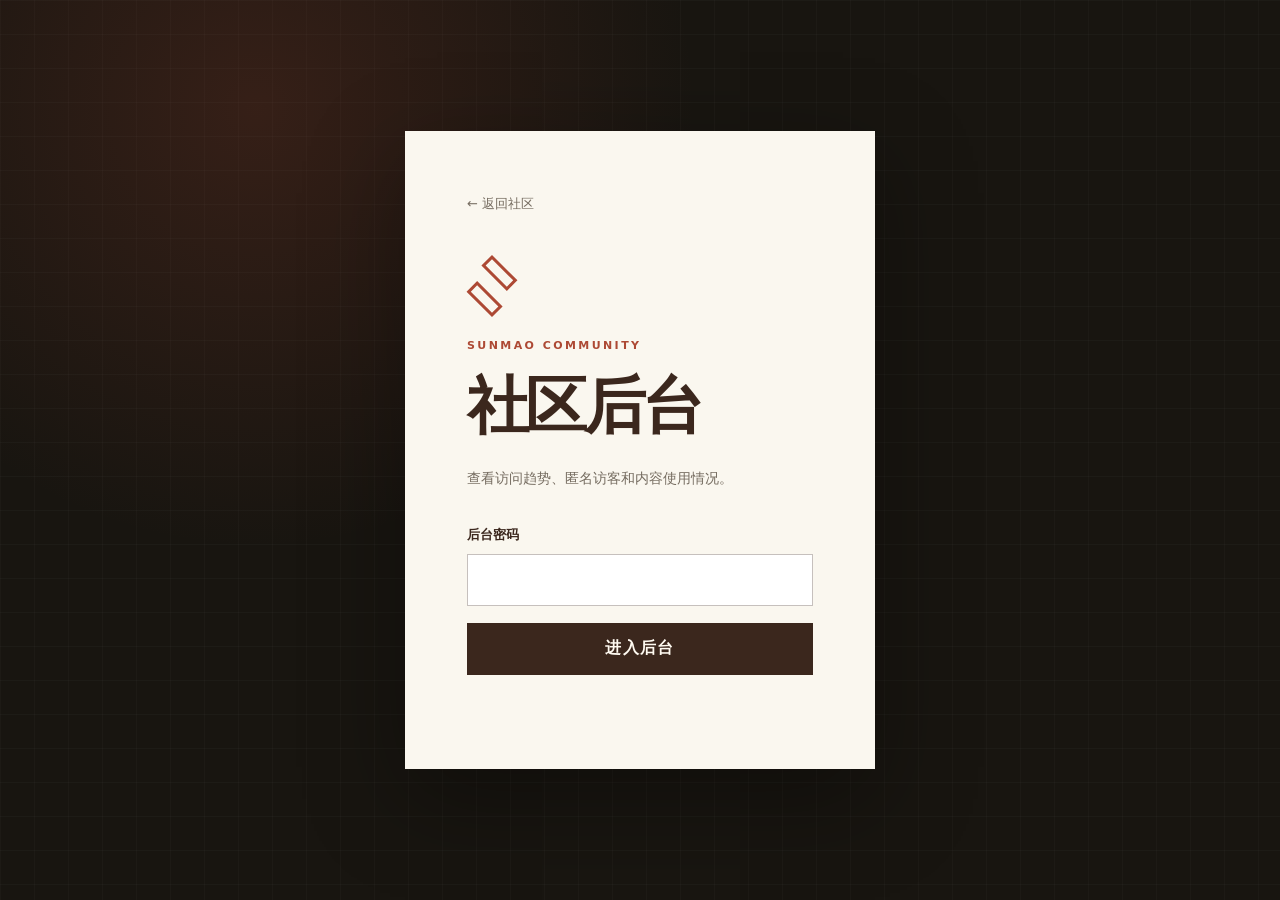
==== web/admin/index.html @ 7dd09ff6 "feat: add private analytics admin dashboard" ====
<!doctype html>
<html lang="zh-CN">
<head>
  <meta charset="utf-8">
  <meta name="viewport" content="width=device-width, initial-scale=1, viewport-fit=cover">
  <meta name="theme-color" content="#171510">
  <meta name="robots" content="noindex,nofollow">
  <title>社区后台 · 榫卯 AI 社区</title>
  <link rel="stylesheet" href="./admin.css">
</head>
<body>
  <main id="loginView" class="access-shell" hidden>
    <section class="access-card" aria-labelledby="loginTitle">
      <a class="quiet-link" href="/">← 返回社区</a>
      <div class="admin-mark" aria-hidden="true"><i></i><i></i></div>
      <p class="eyebrow">SUNMAO COMMUNITY</p>
      <h1 id="loginTitle">社区后台</h1>
      <p class="access-intro">查看访问趋势、匿名访客和内容使用情况。</p>
      <form id="loginForm" class="login-form">
        <label for="password">后台密码</label>
        <input id="password" name="password" type="password" minlength="12" maxlength="256" autocomplete="current-password" required autofocus>
        <button id="loginButton" type="submit">进入后台</button>
        <p id="loginStatus" class="form-status" aria-live="polite"></p>
      </form>
    </section>
  </main>

  <main id="setupView" class="access-shell" hidden>
    <section class="access-card" aria-labelledby="setupTitle">
      <a class="quiet-link" href="/">← 返回社区</a>
      <p class="eyebrow">SECURITY SETUP</p>
      <h1 id="setupTitle">后台尚未启用</h1>
      <p class="access-intro">需要先在社区服务器配置管理员密码摘要，然后重新启动社区服务。</p>
    </section>
  </main>

  <div id="dashboardView" class="admin-app" hidden>
    <aside class="sidebar">
      <a class="admin-brand" href="/admin/">
        <span class="admin-mark small" aria-hidden="true"><i></i><i></i></span>
        <span>榫卯 AI 社区<small>管理后台</small></span>
      </a>
      <nav aria-label="后台导航">
        <a class="is-active" href="#overview"><span>01</span>数据总览</a>
        <a href="#visitors"><span>02</span>最近访客</a>
        <a href="#roadmap"><span>03</span>后台规划</a>
      </nav>
      <div class="sidebar-note">
        <strong>隐私说明</strong>
        <p>访客以随机编号显示，不保存 IP 地址。真实姓名要等会员账号功能上线后才能识别。</p>
      </div>
    </aside>

    <main class="dashboard-main">
      <header class="dashboard-header">
        <div>
          <p class="eyebrow">OWNER CONSOLE</p>
          <h1>社区经营概览</h1>
          <p id="updatedAt" class="updated-at">正在读取最新数据…</p>
        </div>
        <div class="header-actions">
          <label for="periodSelect">统计周期</label>
          <select id="periodSelect">
            <option value="7">近 7 天</option>
            <option value="14" selected>近 14 天</option>
            <option value="30">近 30 天</option>
            <option value="90">近 90 天</option>
          </select>
          <button id="refreshButton" class="secondary-button" type="button">刷新</button>
          <button id="logoutButton" class="text-button" type="button">退出</button>
        </div>
      </header>

      <section id="overview" aria-labelledby="overviewTitle">
        <div class="section-title">
          <div><span>01</span><h2 id="overviewTitle">今天与累计</h2></div>
          <p>“在线”表示最近 5 分钟内有浏览行为的匿名访客。</p>
        </div>
        <div id="summaryGrid" class="summary-grid" aria-live="polite">
          <article><span>今日访客</span><strong id="todayVisitors">—</strong><small>独立匿名访客</small></article>
          <article><span>今日访问</span><strong id="todayVisits">—</strong><small>30 分钟会话</small></article>
          <article><span>今日浏览</span><strong id="todayPageviews">—</strong><small>页面浏览次数</small></article>
          <article class="accent"><span>当前在线</span><strong id="onlineNow">—</strong><small>最近 5 分钟</small></article>
          <article><span>累计访客</span><strong id="totalVisitors">—</strong><small>功能启用以来</small></article>
          <article><span>累计访问</span><strong id="totalVisits">—</strong><small>功能启用以来</small></article>
          <article><span>累计浏览</span><strong id="totalPageviews">—</strong><small>功能启用以来</small></article>
        </div>
      </section>

      <section class="analytics-grid" aria-label="访问分析">
        <article class="panel trend-panel">
          <div class="panel-heading"><h2>访问趋势</h2><span>北京时间</span></div>
          <div id="trendChart" class="trend-chart" role="img" aria-label="每日访问趋势"></div>
          <div class="chart-legend"><span><i class="visitor-dot"></i>访客</span><span><i class="pageview-dot"></i>浏览</span></div>
        </article>
        <article class="panel">
          <div class="panel-heading"><h2>访问页面</h2><span>按浏览量</span></div>
          <div id="pageList" class="ranking-list"></div>
        </article>
        <article class="panel">
          <div class="panel-heading"><h2>访问来源</h2><span>按访问次数</span></div>
          <div id="sourceList" class="ranking-list"></div>
        </article>
        <article class="panel">
          <div class="panel-heading"><h2>使用设备</h2><span>按访问次数</span></div>
          <div id="deviceList" class="ranking-list"></div>
        </article>
      </section>

      <section id="visitors" class="visitor-section" aria-labelledby="visitorTitle">
        <div class="section-title">
          <div><span>02</span><h2 id="visitorTitle">最近匿名访客</h2></div>
          <p>同一浏览器会得到稳定编号；清理 Cookie 或更换设备后会成为新访客。</p>
        </div>
        <div class="table-shell">
          <table>
            <thead><tr><th>访客</th><th>最后活跃</th><th>访问 / 浏览</th><th>最近页面</th><th>来源</th><th>设备</th></tr></thead>
            <tbody id="visitorRows"></tbody>
          </table>
          <p id="visitorEmpty" class="empty-state" hidden>还没有访问记录。统计会从功能上线后开始。</p>
        </div>
      </section>

      <section id="roadmap" class="roadmap-section" aria-labelledby="roadmapTitle">
        <div class="section-title">
          <div><span>03</span><h2 id="roadmapTitle">后台规划</h2></div>
          <p>保持一个后台，按经营需要逐步开放。</p>
        </div>
        <div class="roadmap-grid">
          <article><span>已完成</span><h3>数据中心</h3><p>访问量、访客、页面、来源与设备。</p></article>
          <article><span>下一步</span><h3>内容与交流</h3><p>留言审核、回复、资料与榫卯内容管理。</p></article>
          <article><span>规划中</span><h3>会员与收费</h3><p>账号、会员权益、订单、支付与售后。</p></article>
          <article><span>规划中</span><h3>广告与合作</h3><p>固定广告位、投放周期、点击与合作记录。</p></article>
        </div>
      </section>

      <p id="dashboardStatus" class="dashboard-status" aria-live="polite"></p>
    </main>
  </div>

  <script src="./admin.js" defer></script>
</body>
</html>
---- web/admin/admin.css ----
:root {
  color-scheme: light;
  --paper: #f1eadc;
  --card: #faf7ef;
  --ink: #211d17;
  --muted: #756c60;
  --line: rgba(67, 49, 37, 0.17);
  --wood: #7a4931;
  --wood-dark: #3b271d;
  --red: #ad4934;
  --green: #506a52;
  --sidebar: #181510;
  --sidebar-muted: #a99f91;
  --shadow: 0 20px 55px rgba(47, 34, 25, 0.1);
}

* { box-sizing: border-box; }
html { scroll-behavior: smooth; }
body { margin: 0; color: var(--ink); background: var(--paper); font-family: system-ui, -apple-system, "Segoe UI", sans-serif; }
button, input, select { font: inherit; }
button, select { cursor: pointer; }
[hidden] { display: none !important; }

.access-shell { display: grid; min-height: 100vh; padding: 28px; place-items: center; background-color: var(--sidebar); background-image: radial-gradient(circle at 20% 12%, rgba(173, 73, 52, 0.2), transparent 34%), linear-gradient(rgba(255, 255, 255, 0.025) 1px, transparent 1px), linear-gradient(90deg, rgba(255, 255, 255, 0.02) 1px, transparent 1px); background-size: auto, 34px 34px, 34px 34px; }
.access-card { width: min(470px, 100%); padding: clamp(34px, 7vw, 62px); color: var(--ink); background: var(--card); box-shadow: 0 30px 90px rgba(0, 0, 0, 0.34); }
.quiet-link { display: inline-block; margin-bottom: 48px; color: var(--muted); font-size: 13px; text-decoration: none; }
.quiet-link:hover { color: var(--red); }
.admin-mark { position: relative; width: 50px; height: 50px; margin-bottom: 28px; transform: rotate(45deg); }
.admin-mark i { position: absolute; display: block; width: 36px; height: 15px; border: 3px solid var(--red); }
.admin-mark i:first-child { top: 3px; left: 3px; }
.admin-mark i:last-child { right: 3px; bottom: 3px; }
.admin-mark.small { width: 34px; height: 34px; flex: 0 0 34px; margin: 0; }
.admin-mark.small i { width: 24px; height: 11px; border-width: 2px; }
.eyebrow { margin: 0 0 12px; color: var(--red); font-size: 11px; font-weight: 800; letter-spacing: 0.22em; }
.access-card h1 { margin: 0; color: var(--wood-dark); font-family: "Songti SC", STSong, serif; font-size: clamp(42px, 8vw, 62px); letter-spacing: -0.06em; }
.access-intro { margin: 18px 0 34px; color: var(--muted); font-size: 14px; line-height: 1.8; }
.login-form { display: grid; gap: 10px; }
.login-form label { color: var(--wood-dark); font-size: 13px; font-weight: 700; }
.login-form input { width: 100%; height: 52px; padding: 0 13px; border: 1px solid rgba(67, 49, 37, 0.3); border-radius: 0; outline: none; color: var(--ink); background: #fff; }
.login-form input:focus { border-color: var(--wood); box-shadow: 0 0 0 3px rgba(122, 73, 49, 0.12); }
.login-form button { min-height: 52px; margin-top: 7px; border: 0; color: #fffaf1; background: var(--wood-dark); font-weight: 750; letter-spacing: 0.08em; }
.login-form button:hover, .login-form button:focus-visible { background: var(--red); }
.login-form button:disabled { opacity: 0.6; cursor: wait; }
.form-status { min-height: 20px; margin: 2px 0 0; color: var(--red); font-size: 12px; }

.admin-app { min-height: 100vh; }
.sidebar { position: fixed; inset: 0 auto 0 0; z-index: 20; display: flex; width: 250px; flex-direction: column; padding: 30px 22px; color: #f6efe4; background: var(--sidebar); }
.admin-brand { display: flex; align-items: center; gap: 15px; color: inherit; font-family: "Songti SC", STSong, serif; font-size: 16px; font-weight: 750; letter-spacing: 0.06em; text-decoration: none; }
.admin-brand small { display: block; margin-top: 4px; color: var(--sidebar-muted); font-family: system-ui, sans-serif; font-size: 10px; font-weight: 500; letter-spacing: 0.16em; }
.sidebar nav { display: grid; gap: 6px; margin-top: 68px; }
.sidebar nav a { display: flex; align-items: center; gap: 15px; padding: 13px 12px; border-left: 2px solid transparent; color: var(--sidebar-muted); font-size: 13px; text-decoration: none; }
.sidebar nav a span { color: #71675d; font-family: Georgia, serif; font-size: 11px; }
.sidebar nav a:hover, .sidebar nav a.is-active { border-left-color: var(--red); color: #fffaf2; background: rgba(255, 255, 255, 0.04); }
.sidebar-note { margin-top: auto; padding: 18px; border: 1px solid rgba(255, 255, 255, 0.12); }
.sidebar-note strong { color: #fffaf2; font-size: 11px; letter-spacing: 0.12em; }
.sidebar-note p { margin: 9px 0 0; color: var(--sidebar-muted); font-size: 11px; line-height: 1.75; }

.dashboard-main { width: calc(100% - 250px); max-width: 1500px; min-height: 100vh; margin-left: 250px; padding: 36px clamp(24px, 4vw, 66px) 80px; }
.dashboard-header { display: flex; align-items: end; justify-content: space-between; gap: 30px; padding-bottom: 32px; border-bottom: 1px solid var(--line); }
.dashboard-header h1 { margin: 0; color: var(--wood-dark); font-family: "Songti SC", STSong, serif; font-size: clamp(36px, 4.2vw, 64px); letter-spacing: -0.045em; }
.updated-at { margin: 12px 0 0; color: var(--muted); font-size: 12px; }
.header-actions { display: flex; align-items: center; gap: 9px; }
.header-actions label { color: var(--muted); font-size: 12px; }
.header-actions select, .secondary-button { min-height: 38px; padding: 0 12px; border: 1px solid var(--line); color: var(--ink); background: rgba(255, 255, 255, 0.48); }
.secondary-button:hover { border-color: var(--wood); }
.text-button { padding: 8px 4px; border: 0; border-bottom: 1px solid var(--wood); color: var(--wood-dark); background: transparent; font-size: 12px; }

section { scroll-margin-top: 28px; }
.section-title { display: flex; align-items: end; justify-content: space-between; gap: 24px; margin: 46px 0 21px; }
.section-title > div { display: flex; align-items: baseline; gap: 14px; }
.section-title span { color: var(--red); font-family: Georgia, serif; font-size: 13px; }
.section-title h2 { margin: 0; color: var(--wood-dark); font-family: "Songti SC", STSong, serif; font-size: clamp(26px, 3vw, 38px); }
.section-title p { max-width: 520px; margin: 0; color: var(--muted); font-size: 12px; line-height: 1.7; text-align: right; }
.summary-grid { display: grid; grid-template-columns: repeat(4, minmax(0, 1fr)); gap: 12px; }
.summary-grid article { display: grid; min-height: 150px; padding: 23px; border: 1px solid var(--line); background: rgba(250, 247, 239, 0.78); }
.summary-grid article > span { color: var(--muted); font-size: 12px; }
.summary-grid strong { align-self: end; margin-top: 18px; color: var(--wood-dark); font-family: Georgia, serif; font-size: clamp(35px, 4vw, 52px); font-weight: 500; line-height: 1; }
.summary-grid small { margin-top: 9px; color: var(--muted); font-size: 10px; }
.summary-grid article.accent { color: #fffaf2; border-color: var(--wood-dark); background: var(--wood-dark); }
.summary-grid article.accent span, .summary-grid article.accent strong, .summary-grid article.accent small { color: inherit; }

.analytics-grid { display: grid; grid-template-columns: repeat(3, minmax(0, 1fr)); gap: 14px; margin-top: 14px; }
.panel { min-width: 0; padding: 24px; border: 1px solid var(--line); background: rgba(250, 247, 239, 0.78); }
.trend-panel { grid-column: 1 / -1; }
.panel-heading { display: flex; align-items: center; justify-content: space-between; gap: 16px; padding-bottom: 20px; border-bottom: 1px solid var(--line); }
.panel-heading h2 { margin: 0; color: var(--wood-dark); font-family: "Songti SC", STSong, serif; font-size: 21px; }
.panel-heading span { color: var(--muted); font-size: 10px; }
.trend-chart { display: flex; height: 210px; align-items: end; gap: clamp(4px, 1vw, 13px); padding-top: 32px; overflow-x: auto; }
.trend-day { display: grid; min-width: 28px; height: 100%; flex: 1 0 28px; grid-template-rows: 1fr auto; align-items: end; gap: 9px; }
.trend-bars { display: flex; height: 100%; align-items: end; justify-content: center; gap: 3px; border-bottom: 1px solid var(--line); }
.trend-bar { width: min(13px, 42%); min-height: 2px; background: var(--red); }
.trend-bar.pageviews { background: var(--wood-dark); opacity: 0.27; }
.trend-day time { color: var(--muted); font-family: Georgia, serif; font-size: 9px; text-align: center; }
.chart-legend { display: flex; gap: 18px; margin-top: 16px; color: var(--muted); font-size: 10px; }
.chart-legend span { display: inline-flex; align-items: center; gap: 6px; }
.chart-legend i { width: 8px; height: 8px; background: var(--red); }
.chart-legend .pageview-dot { background: var(--wood-dark); opacity: 0.35; }
.ranking-list { display: grid; gap: 17px; padding-top: 23px; }
.rank-item { display: grid; grid-template-columns: minmax(0, 1fr) auto; gap: 7px 14px; align-items: center; }
.rank-item strong { min-width: 0; overflow: hidden; color: var(--ink); font-size: 12px; font-weight: 650; text-overflow: ellipsis; white-space: nowrap; }
.rank-item span { color: var(--wood-dark); font-family: Georgia, serif; font-size: 14px; }
.rank-track { grid-column: 1 / -1; height: 3px; background: rgba(59, 39, 29, 0.08); }
.rank-track i { display: block; height: 100%; background: var(--red); }
.empty-inline { margin: 0; color: var(--muted); font-size: 12px; }

.table-shell { overflow: hidden; border: 1px solid var(--line); background: rgba(250, 247, 239, 0.78); box-shadow: var(--shadow); }
table { width: 100%; border-collapse: collapse; }
th, td { padding: 17px 18px; border-bottom: 1px solid var(--line); text-align: left; }
th { color: var(--muted); font-size: 10px; font-weight: 700; letter-spacing: 0.08em; }
td { color: var(--muted); font-size: 12px; }
td:first-child { color: var(--wood-dark); font-weight: 750; }
tbody tr:last-child td { border-bottom: 0; }
tbody tr:hover { background: rgba(255, 255, 255, 0.5); }
.empty-state { margin: 0; padding: 42px; color: var(--muted); font-size: 13px; text-align: center; }
.roadmap-grid { display: grid; grid-template-columns: repeat(4, minmax(0, 1fr)); gap: 12px; }
.roadmap-grid article { min-height: 190px; padding: 23px; border: 1px solid var(--line); background: rgba(250, 247, 239, 0.55); }
.roadmap-grid span { color: var(--red); font-size: 10px; font-weight: 750; letter-spacing: 0.12em; }
.roadmap-grid h3 { margin: 36px 0 10px; color: var(--wood-dark); font-family: "Songti SC", STSong, serif; font-size: 22px; }
.roadmap-grid p { margin: 0; color: var(--muted); font-size: 12px; line-height: 1.75; }
.dashboard-status { min-height: 20px; margin: 28px 0 0; color: var(--red); font-size: 12px; }

@media (max-width: 1100px) {
  .summary-grid { grid-template-columns: repeat(2, minmax(0, 1fr)); }
  .roadmap-grid { grid-template-columns: repeat(2, minmax(0, 1fr)); }
  .analytics-grid { grid-template-columns: 1fr 1fr; }
  .trend-panel { grid-column: 1 / -1; }
}
@media (max-width: 760px) {
  .sidebar { position: static; width: 100%; padding: 18px; }
  .sidebar nav { display: flex; margin-top: 24px; overflow-x: auto; }
  .sidebar nav a { flex: 0 0 auto; }
  .sidebar-note { display: none; }
  .dashboard-main { width: 100%; margin-left: 0; padding: 28px 14px 70px; }
  .dashboard-header { display: block; }
  .header-actions { margin-top: 24px; flex-wrap: wrap; }
  .section-title { display: block; }
  .section-title p { margin-top: 9px; text-align: left; }
  .analytics-grid { grid-template-columns: 1fr; }
  .trend-panel { grid-column: auto; }
  .table-shell { overflow-x: auto; }
  table { min-width: 760px; }
}
@media (max-width: 460px) {
  .access-shell { padding: 14px; }
  .access-card { padding: 32px 24px; }
  .quiet-link { margin-bottom: 34px; }
  .summary-grid { grid-template-columns: 1fr 1fr; }
  .summary-grid article { min-height: 130px; padding: 17px; }
  .roadmap-grid { grid-template-columns: 1fr; }
}
@media (prefers-reduced-motion: reduce) {
  html { scroll-behavior: auto; }
  *, *::before, *::after { transition-duration: 0.01ms !important; }
}
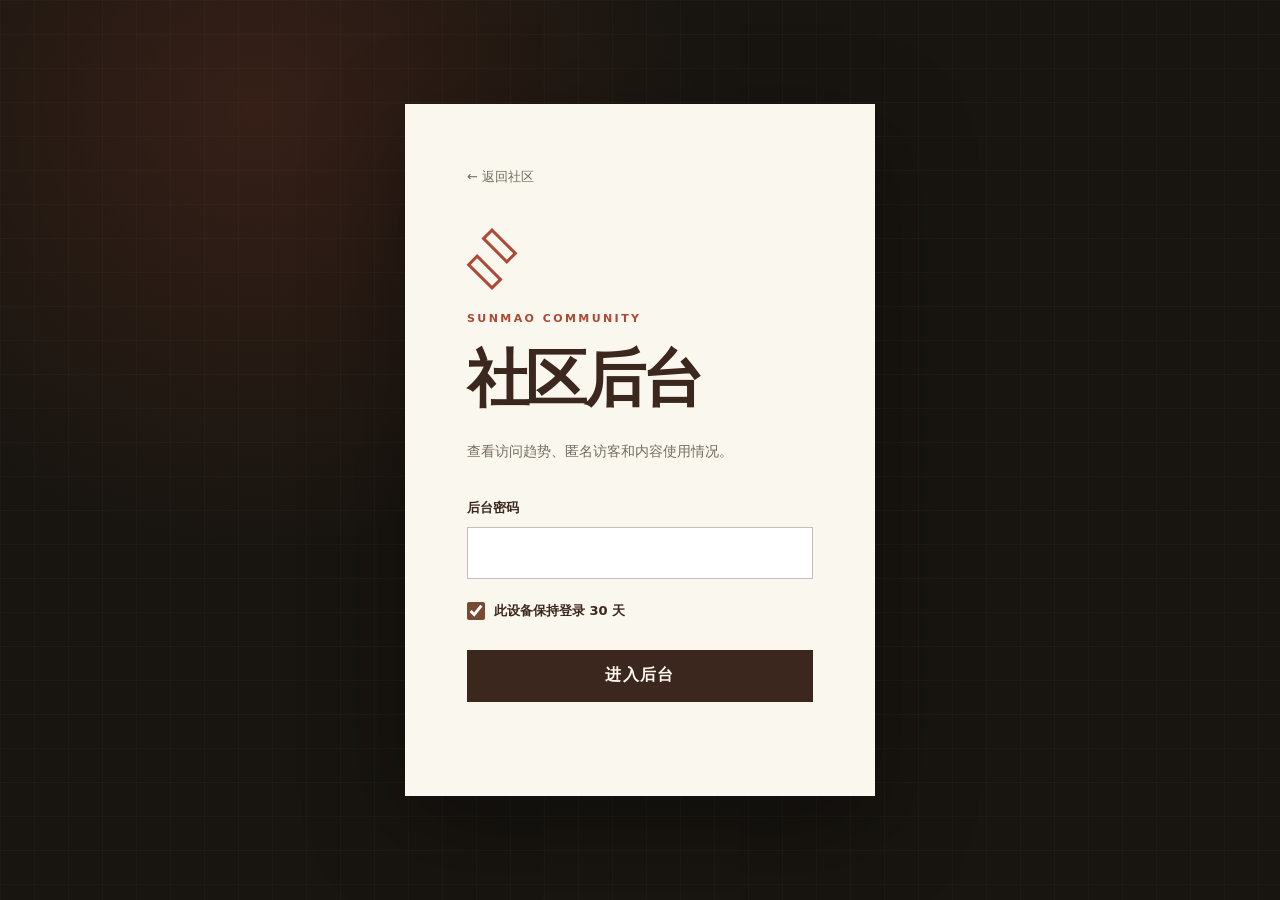
==== commit 7cf1991a: "feat: remember owner login for thirty days and unify visitor identity" ====
--- a/web/admin/index.html
+++ b/web/admin/index.html
@@ -19,6 +19,7 @@
       <form id="loginForm" class="login-form">
         <label for="password">后台密码</label>
         <input id="password" name="password" type="password" minlength="12" maxlength="256" autocomplete="current-password" required autofocus>
+        <label class="checkbox-label" for="remember"><input id="remember" name="remember" type="checkbox" checked>此设备保持登录 30 天</label>
         <button id="loginButton" type="submit">进入后台</button>
         <p id="loginStatus" class="form-status" aria-live="polite"></p>
       </form>
@@ -43,11 +44,12 @@
       <nav aria-label="后台导航">
         <a class="is-active" href="#overview"><span>01</span>数据总览</a>
         <a href="#visitors"><span>02</span>最近访客</a>
-        <a href="#roadmap"><span>03</span>后台规划</a>
+        <a href="#login-history"><span>03</span>后台登录记录</a>
+        <a href="#roadmap"><span>04</span>后台规划</a>
       </nav>
       <div class="sidebar-note">
         <strong>隐私说明</strong>
-        <p>访客以随机编号显示，不保存 IP 地址。真实姓名要等会员账号功能上线后才能识别。</p>
+        <p>主理人由管理员登录确认，其他访客以随机编号显示。不保存 IP 地址，不从编号推断真实姓名。</p>
       </div>
     </aside>
 
@@ -59,6 +61,7 @@
           <p id="updatedAt" class="updated-at">正在读取最新数据…</p>
         </div>
         <div class="header-actions">
+          <strong id="ownerName" class="owner-badge">主理人</strong>
           <label for="periodSelect">统计周期</label>
           <select id="periodSelect">
             <option value="7">近 7 天</option>
@@ -74,10 +77,12 @@
       <section id="overview" aria-labelledby="overviewTitle">
         <div class="section-title">
           <div><span>01</span><h2 id="overviewTitle">今天与累计</h2></div>
-          <p>“在线”表示最近 5 分钟内有浏览行为的匿名访客。</p>
+          <p>“在线”表示最近 5 分钟内有浏览行为的访客，主理人的已验证设备合并计数。</p>
         </div>
+        <label class="checkbox-label filter-toggle" for="excludeOwner"><input id="excludeOwner" type="checkbox">排除主理人，只看其他访客</label>
+        <p id="filterNote" class="filter-note"></p>
         <div id="summaryGrid" class="summary-grid" aria-live="polite">
-          <article><span>今日访客</span><strong id="todayVisitors">—</strong><small>独立匿名访客</small></article>
+          <article><span>今日访客</span><strong id="todayVisitors">—</strong><small>按访客身份去重</small></article>
           <article><span>今日访问</span><strong id="todayVisits">—</strong><small>30 分钟会话</small></article>
           <article><span>今日浏览</span><strong id="todayPageviews">—</strong><small>页面浏览次数</small></article>
           <article class="accent"><span>当前在线</span><strong id="onlineNow">—</strong><small>最近 5 分钟</small></article>
@@ -109,8 +114,8 @@
 
       <section id="visitors" class="visitor-section" aria-labelledby="visitorTitle">
         <div class="section-title">
-          <div><span>02</span><h2 id="visitorTitle">最近匿名访客</h2></div>
-          <p>同一浏览器会得到稳定编号；清理 Cookie 或更换设备后会成为新访客。</p>
+          <div><span>02</span><h2 id="visitorTitle">最近访客</h2></div>
+          <p>已验证的管理员浏览器合并显示为“主理人 · 本人”，其他访客保留匿名编号。</p>
         </div>
         <div class="table-shell">
           <table>
@@ -121,9 +126,21 @@
         </div>
       </section>
 
+      <section id="login-history" aria-labelledby="loginHistoryTitle">
+        <div class="section-title">
+          <div><span>03</span><h2 id="loginHistoryTitle">后台登录记录</h2></div>
+          <p>记录进入后台时的密码验证或自动登录，时间按北京时间显示。</p>
+        </div>
+        <div class="table-shell login-history">
+          <table><thead><tr><th>身份</th><th>登录时间</th><th>登录方式</th><th>设备</th></tr></thead><tbody id="loginRows"></tbody></table>
+          <p id="loginEmpty" class="empty-state" hidden>暂无登录记录。</p>
+        </div>
+        <p id="loginHistoryStatus" class="filter-note" aria-live="polite"></p>
+      </section>
+
       <section id="roadmap" class="roadmap-section" aria-labelledby="roadmapTitle">
         <div class="section-title">
-          <div><span>03</span><h2 id="roadmapTitle">后台规划</h2></div>
+          <div><span>04</span><h2 id="roadmapTitle">后台规划</h2></div>
           <p>保持一个后台，按经营需要逐步开放。</p>
         </div>
         <div class="roadmap-grid">
--- a/web/admin/admin.css
+++ b/web/admin/admin.css
@@ -38,6 +38,13 @@
 .login-form label { color: var(--wood-dark); font-size: 13px; font-weight: 700; }
 .login-form input { width: 100%; height: 52px; padding: 0 13px; border: 1px solid rgba(67, 49, 37, 0.3); border-radius: 0; outline: none; color: var(--ink); background: #fff; }
 .login-form input:focus { border-color: var(--wood); box-shadow: 0 0 0 3px rgba(122, 73, 49, 0.12); }
+.checkbox-label { display: flex; align-items: center; gap: 9px; min-height: 44px; font-size: 13px; cursor: pointer; }
+.login-form .checkbox-label input, .checkbox-label input { width: 18px; height: 18px; margin: 0; padding: 0; flex: 0 0 18px; accent-color: var(--wood); }
+.owner-badge { padding: 7px 12px; border-radius: 5px; background: var(--wood-dark); color: #fffaf2; font-size: 13px; }
+.filter-note { color: var(--muted); font-size: 12px; line-height: 1.8; }
+.filter-toggle { margin-bottom: 12px; }
+.owner-row { background: rgba(173, 73, 52, 0.07); }
+.login-history table { min-width: 480px; }
 .login-form button { min-height: 52px; margin-top: 7px; border: 0; color: #fffaf1; background: var(--wood-dark); font-weight: 750; letter-spacing: 0.08em; }
 .login-form button:hover, .login-form button:focus-visible { background: var(--red); }
 .login-form button:disabled { opacity: 0.6; cursor: wait; }
